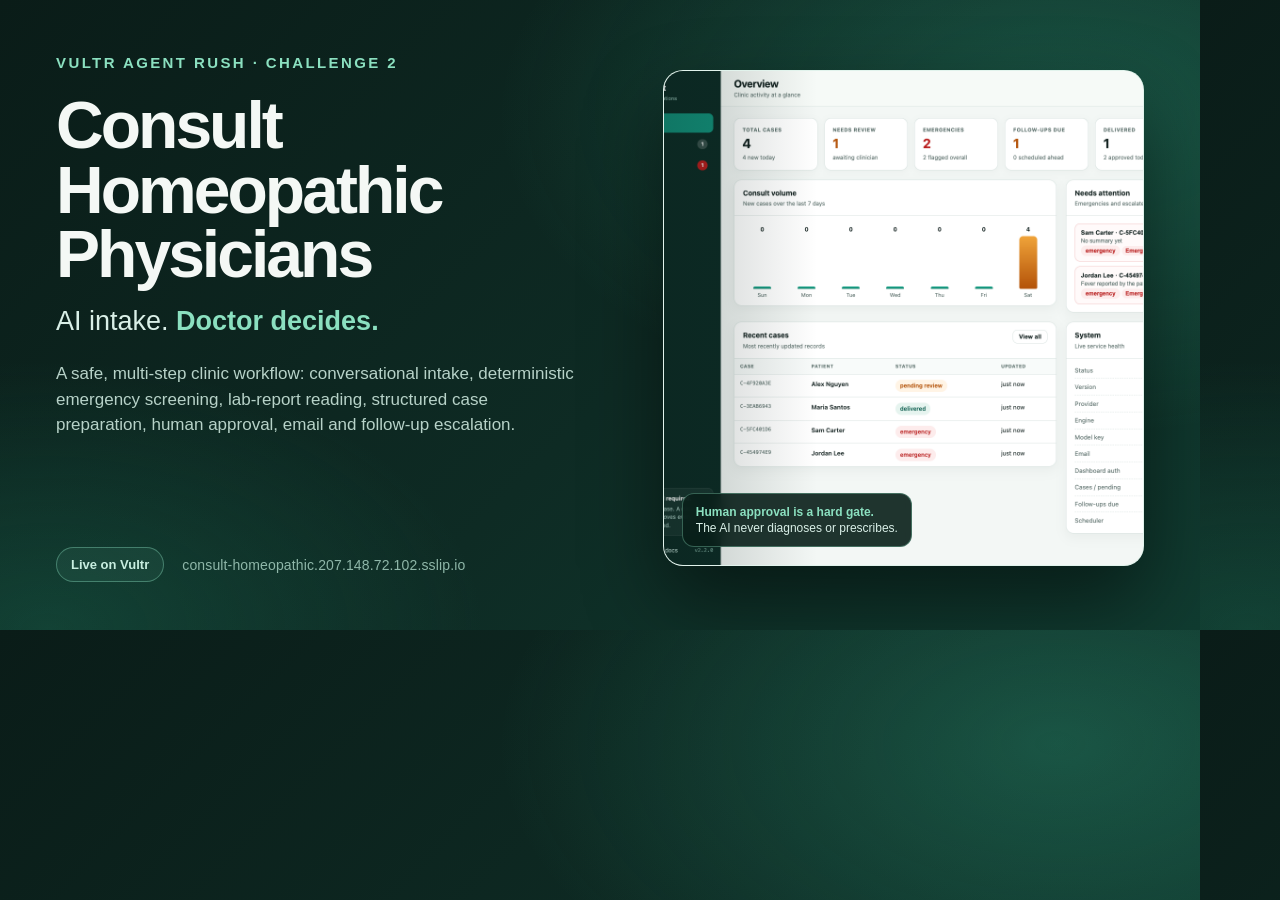
==== docs/cover.html @ 7e70b962 "docs: complete submission narrative and static assets" ====
<!doctype html>
<html lang="en">
<head>
<meta charset="utf-8">
<title>Consult Homeopathic Physicians — cover</title>
<style>
  * { box-sizing: border-box; }
  html, body { margin: 0; width: 1200px; height: 630px; overflow: hidden; }
  body {
    font-family: "Helvetica Neue", Helvetica, Arial, sans-serif;
    color: #f4f8f5;
    background:
      radial-gradient(900px 520px at 88% 18%, rgba(58, 196, 154, .26), transparent 62%),
      radial-gradient(680px 420px at 4% 100%, rgba(29, 118, 92, .35), transparent 64%),
      linear-gradient(135deg, #0a1c18 0%, #0e2b24 55%, #103b30 100%);
    display: flex;
    align-items: stretch;
    padding: 54px 56px 48px;
    gap: 42px;
  }
  .left { width: 54%; display: flex; flex-direction: column; }
  .eyebrow {
    font-size: 15px; font-weight: 700; letter-spacing: .16em;
    text-transform: uppercase; color: #8be0c0; margin-bottom: 22px;
  }
  h1 { font-size: 66px; line-height: .98; letter-spacing: -.045em; margin: 0 0 18px; }
  .tag { font-size: 27px; line-height: 1.2; color: #d9efe7; margin: 0 0 24px; }
  .tag b { color: #8be0c0; font-weight: 700; }
  .pitch { font-size: 17px; line-height: 1.5; color: #b7d2c8; margin: 0 0 auto; max-width: 520px; }
  .footer { display: flex; align-items: center; gap: 18px; margin-top: 26px; }
  .badge {
    border: 1px solid rgba(139, 224, 192, .38); border-radius: 999px;
    padding: 9px 14px; font-size: 13px; font-weight: 600; color: #c8eee0;
    background: rgba(139, 224, 192, .07);
  }
  .url { font-size: 14px; color: #8fb7a9; letter-spacing: .01em; }
  .right { width: 46%; display: flex; align-items: center; }
  .shot {
    position: relative; width: 100%; height: 496px; border-radius: 20px;
    overflow: hidden; border: 1px solid rgba(183, 242, 221, .22);
    box-shadow: 0 34px 80px rgba(0, 0, 0, .48);
    background: #edf3ef;
  }
  .shot img { width: 100%; height: 100%; object-fit: cover; object-position: 30% 0; display: block; }
  .shot::after {
    content: ""; position: absolute; inset: 0;
    background: linear-gradient(90deg, rgba(10, 28, 24, .22), transparent 32%);
    pointer-events: none;
  }
  .safety {
    position: absolute; left: 18px; bottom: 18px; z-index: 2;
    background: rgba(8, 30, 25, .9); color: #d9efe7;
    border: 1px solid rgba(139, 224, 192, .35);
    border-radius: 12px; padding: 10px 13px; font-size: 12px; line-height: 1.35;
    max-width: 250px; backdrop-filter: blur(8px);
  }
  .safety b { color: #8be0c0; }
</style>
</head>
<body>
  <div class="left">
    <div class="eyebrow">Vultr Agent Rush · Challenge 2</div>
    <h1>Consult<br>Homeopathic<br>Physicians</h1>
    <p class="tag">AI intake. <b>Doctor decides.</b></p>
    <p class="pitch">A safe, multi-step clinic workflow: conversational intake,
      deterministic emergency screening, lab-report reading, structured case
      preparation, human approval, email and follow-up escalation.</p>
    <div class="footer">
      <span class="badge">Live on Vultr</span>
      <span class="url">consult-homeopathic.207.148.72.102.sslip.io</span>
    </div>
  </div>
  <div class="right">
    <div class="shot">
      <img src="doctor.png" alt="Clinic operations dashboard">
      <div class="safety"><b>Human approval is a hard gate.</b><br>The AI never diagnoses or prescribes.</div>
    </div>
  </div>
</body>
</html>
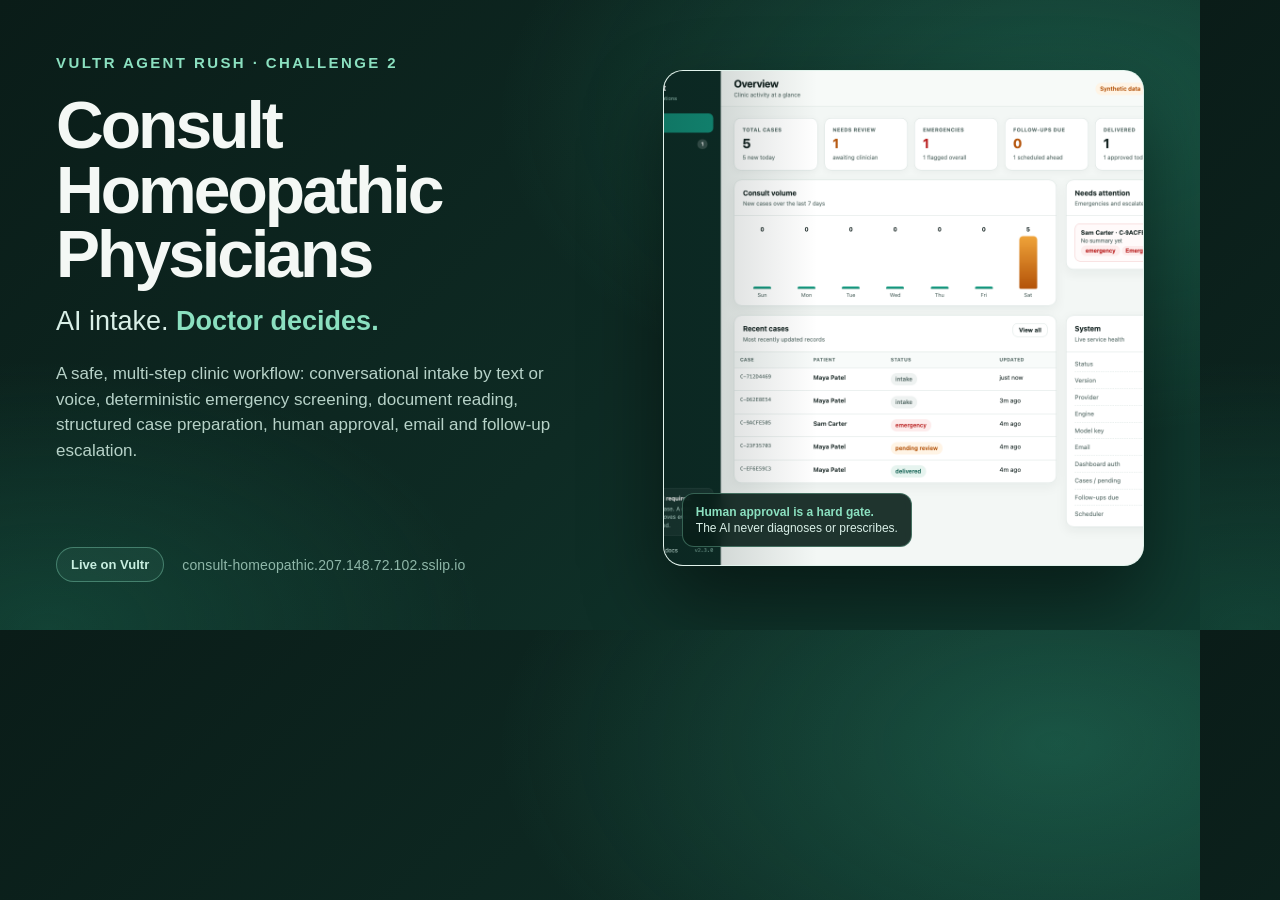
==== commit 68bdd784: "feat: add voice intake, document review, patient history and diet follow-up" ====
--- a/docs/cover.html
+++ b/docs/cover.html
@@ -62,9 +62,9 @@
     <div class="eyebrow">Vultr Agent Rush · Challenge 2</div>
     <h1>Consult<br>Homeopathic<br>Physicians</h1>
     <p class="tag">AI intake. <b>Doctor decides.</b></p>
-    <p class="pitch">A safe, multi-step clinic workflow: conversational intake,
-      deterministic emergency screening, lab-report reading, structured case
-      preparation, human approval, email and follow-up escalation.</p>
+    <p class="pitch">A safe, multi-step clinic workflow: conversational intake by text or
+      voice, deterministic emergency screening, document reading, structured
+      case preparation, human approval, email and follow-up escalation.</p>
     <div class="footer">
       <span class="badge">Live on Vultr</span>
       <span class="url">consult-homeopathic.207.148.72.102.sslip.io</span>
